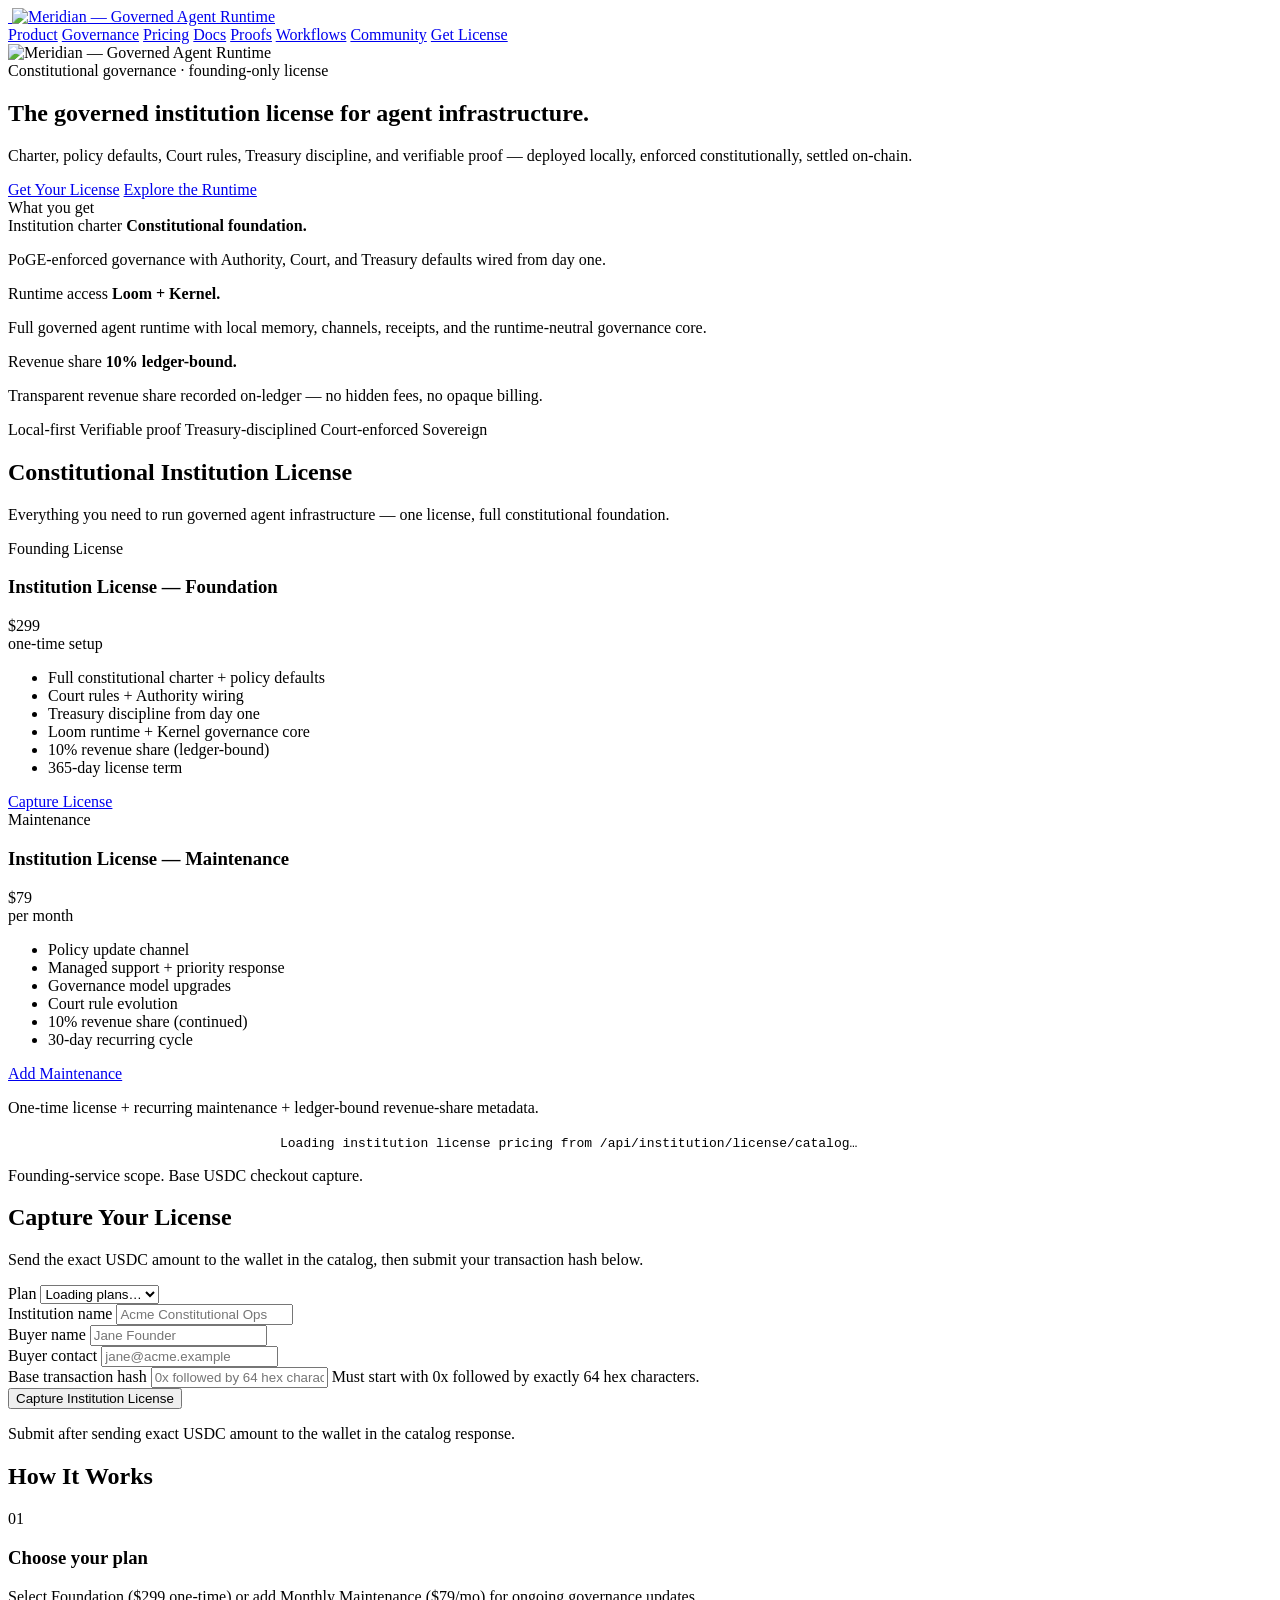
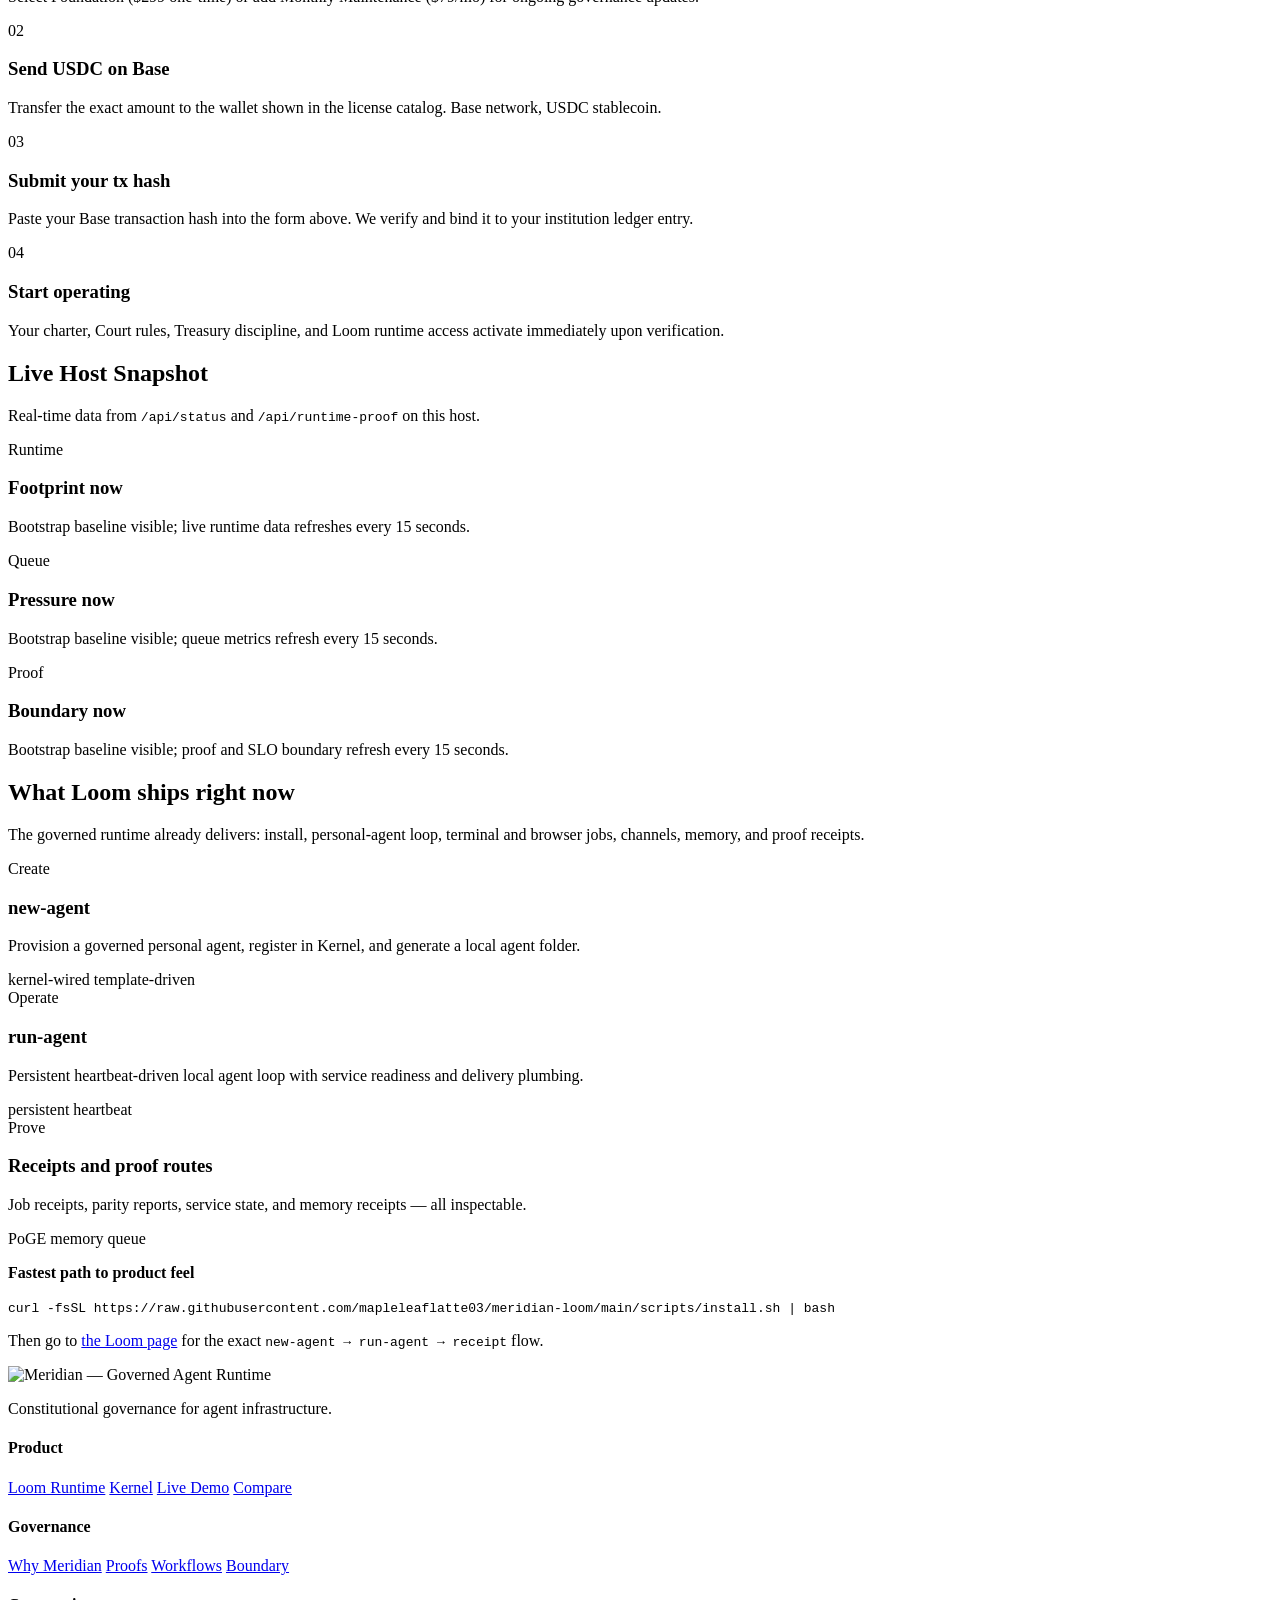
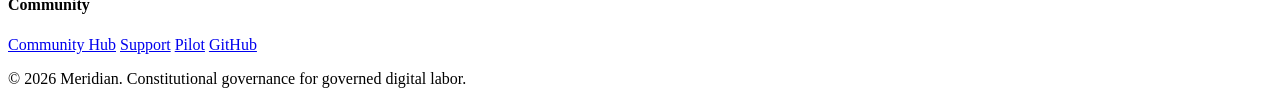
==== company/www/index.html @ 298c6ffb "style(header): lock nav baseline and stabilize header visual balance" ====
<!DOCTYPE html>
<html lang="en">
<head>
<meta charset="utf-8">
<meta name="viewport" content="width=device-width, initial-scale=1">
<title>Meridian — Constitutional Institution License</title>
<meta name="description" content="Meridian delivers governed agent infrastructure with Constitutional Institution License: charter, policy, Court rules, Treasury discipline, and verifiable proof — all locally sovereign.">

<link rel="icon" type="image/svg+xml" href="/assets/meridian_mark_flat.svg">
<link rel="alternate icon" type="image/png" href="/assets/logo_favicon_64.png">
<link rel="apple-touch-icon" sizes="192x192" href="/assets/logo_avatar_192.png">

<meta property="og:title" content="Meridian — Constitutional Institution License">
<meta property="og:description" content="Governed agent infrastructure: charter, policy, Court rules, Treasury discipline, and verifiable proof.">
<meta property="og:type" content="website">
<meta property="og:url" content="https://app.welliam.codes">
<meta property="og:image" content="https://app.welliam.codes/assets/logo_banner_1200x630.jpg">
<meta property="og:image:width" content="1200">
<meta property="og:image:height" content="630">
<meta property="og:site_name" content="Meridian">

<meta name="twitter:card" content="summary_large_image">
<meta name="twitter:title" content="Meridian — Constitutional Institution License">
<meta name="twitter:description" content="Governed agent infrastructure: charter, policy, Court rules, Treasury discipline, and verifiable proof.">
<meta name="twitter:image" content="https://app.welliam.codes/assets/logo_banner_1200x630.jpg">

<script type="application/ld+json">
{
  "@context": "https://schema.org",
  "@type": "SoftwareApplication",
  "name": "Meridian",
  "description": "Constitutional Institution License for governed agent infrastructure.",
  "url": "https://app.welliam.codes",
  "applicationCategory": "DeveloperApplication",
  "operatingSystem": "Linux, macOS, Web"
}
</script>
<link rel="stylesheet" href="/assets/meridian.css?v=20260407-premium3">
</head>
<body class="page-home">

<header class="site-header">
  <div class="header-inner">
    <a class="brand" href="/">
      <img src="/assets/meridian_mark_flat.svg" alt="" class="brand-mark" aria-hidden="true">
      <img src="/assets/meridian_wordmark.svg" alt="Meridian — Governed Agent Runtime" class="brand-wordmark">
    </a>
    <nav class="site-nav">
      <a href="/loom">Product</a>
      <a href="/why">Governance</a>
      <a href="#pricing">Pricing</a>
      <a href="https://github.com/mapleleaflatte03/meridian-kernel" target="_blank" rel="noopener">Docs</a>
      <a href="/proofs">Proofs</a>
      <a href="/workflows">Workflows</a>
      <a href="/community">Community</a>
      <a href="#pricing" class="nav-cta">Get License</a>
    </nav>
  </div>
</header>

<section class="hero">
  <div class="scan-overlay"></div>
  <div class="container">
    <div class="hero-shell hero-home">
      <div class="hero-copy">
        <img src="/assets/meridian_lockup.svg" alt="Meridian — Governed Agent Runtime" class="hero-lockup">
        <div class="hero-badge">
          <span class="badge-dot"></span>
          <span>Constitutional governance · founding-only license</span>
        </div>
        <h1>The governed institution license for agent infrastructure.</h1>
        <p class="tagline">Charter, policy defaults, Court rules, Treasury discipline, and verifiable proof — deployed locally, enforced constitutionally, settled on-chain.</p>
        <div class="cta-group">
          <a class="cta cta-primary cta-glow" href="#pricing">Get Your License</a>
          <a class="cta cta-outline" href="/loom">Explore the Runtime</a>
        </div>
      </div>
      <aside class="hero-dossier">
        <div class="dossier-kicker">What you get</div>
        <div class="dossier-block">
          <span class="dossier-label">Institution charter</span>
          <strong>Constitutional foundation.</strong>
          <p>PoGE-enforced governance with Authority, Court, and Treasury defaults wired from day one.</p>
        </div>
        <div class="dossier-block">
          <span class="dossier-label">Runtime access</span>
          <strong>Loom + Kernel.</strong>
          <p>Full governed agent runtime with local memory, channels, receipts, and the runtime-neutral governance core.</p>
        </div>
        <div class="dossier-block">
          <span class="dossier-label">Revenue share</span>
          <strong>10% ledger-bound.</strong>
          <p>Transparent revenue share recorded on-ledger — no hidden fees, no opaque billing.</p>
        </div>
      </aside>
    </div>
  </div>
</section>

<div class="container">

  <div class="trust-bar reveal">
    <span>Local-first</span>
    <span>Verifiable proof</span>
    <span>Treasury-disciplined</span>
    <span>Court-enforced</span>
    <span>Sovereign</span>
  </div>

  <section id="pricing" class="pricing-section reveal">
    <h2 class="section-heading-center">Constitutional Institution License</h2>
    <p class="section-intro compact-copy text-center">Everything you need to run governed agent infrastructure — one license, full constitutional foundation.</p>
    <div class="pricing-grid premium-pricing" data-license-shell>
      <div class="price-card featured">
        <div class="price-badge">Founding License</div>
        <h3 data-license-title>Institution License — Foundation</h3>
        <div class="price-amount">$299</div>
        <div class="price-period">one-time setup</div>
        <ul class="price-features">
          <li>Full constitutional charter + policy defaults</li>
          <li>Court rules + Authority wiring</li>
          <li>Treasury discipline from day one</li>
          <li>Loom runtime + Kernel governance core</li>
          <li>10% revenue share (ledger-bound)</li>
          <li>365-day license term</li>
        </ul>
        <a class="cta cta-primary cta-block" href="#checkout">Capture License</a>
      </div>
      <div class="price-card">
        <div class="price-badge-alt">Maintenance</div>
        <h3>Institution License — Maintenance</h3>
        <div class="price-amount">$79</div>
        <div class="price-period">per month</div>
        <ul class="price-features">
          <li>Policy update channel</li>
          <li>Managed support + priority response</li>
          <li>Governance model upgrades</li>
          <li>Court rule evolution</li>
          <li>10% revenue share (continued)</li>
          <li>30-day recurring cycle</li>
        </ul>
        <a class="cta cta-outline cta-block" href="#checkout">Add Maintenance</a>
      </div>
    </div>
    <p class="dim small text-center" data-license-summary>One-time license + recurring maintenance + ledger-bound revenue-share metadata.</p>
    <div class="sample-box text-center" style="max-width:720px;margin:1rem auto"><code data-license-pricing>Loading institution license pricing from /api/institution/license/catalog…</code></div>
    <p class="dim small text-center" data-license-boundary>Founding-service scope. Base USDC checkout capture.</p>
  </section>

  <section id="checkout" class="checkout-section reveal">
    <h2 class="section-heading-center">Capture Your License</h2>
    <p class="section-intro compact-copy text-center">Send the exact USDC amount to the wallet in the catalog, then submit your transaction hash below.</p>
    <div class="checkout-card">
      <form data-institution-license-checkout-form action="/api/institution/license/checkout-capture">
        <div class="checkout-grid">
          <div class="form-row">
            <label for="license-plan">Plan</label>
            <select id="license-plan" name="plan" data-license-plan-select required>
              <option value="">Loading plans…</option>
            </select>
          </div>
          <div class="form-row">
            <label for="license-institution">Institution name</label>
            <input id="license-institution" name="institution_name" type="text" placeholder="Acme Constitutional Ops" required>
          </div>
          <div class="form-row">
            <label for="license-buyer">Buyer name</label>
            <input id="license-buyer" name="buyer_name" type="text" placeholder="Jane Founder" required>
          </div>
          <div class="form-row">
            <label for="license-contact">Buyer contact</label>
            <input id="license-contact" name="buyer_contact" type="email" placeholder="jane@acme.example" required>
          </div>
          <div class="form-row form-row-full">
            <label for="license-tx-hash">Base transaction hash</label>
            <input id="license-tx-hash" name="tx_hash" type="text" placeholder="0x followed by 64 hex characters (e.g. 0x1a2b3c…)" pattern="^0x[0-9a-fA-F]{64}$" required data-tx-hash-input>
            <span class="form-hint" data-tx-hash-hint>Must start with 0x followed by exactly 64 hex characters.</span>
          </div>
        </div>
        <div class="form-actions">
          <button type="submit" class="cta cta-primary cta-glow" data-checkout-submit>
            <span class="btn-text">Capture Institution License</span>
            <span class="btn-spinner" hidden></span>
          </button>
        </div>
        <p class="checkout-status dim small" data-institution-license-status>Submit after sending exact USDC amount to the wallet in the catalog response.</p>
      </form>
    </div>
  </section>

  <section class="how-it-works reveal">
    <h2 class="section-heading-center">How It Works</h2>
    <div class="steps-grid">
      <div class="step-card">
        <div class="step-number">01</div>
        <h3>Choose your plan</h3>
        <p>Select Foundation ($299 one-time) or add Monthly Maintenance ($79/mo) for ongoing governance updates.</p>
      </div>
      <div class="step-card">
        <div class="step-number">02</div>
        <h3>Send USDC on Base</h3>
        <p>Transfer the exact amount to the wallet shown in the license catalog. Base network, USDC stablecoin.</p>
      </div>
      <div class="step-card">
        <div class="step-number">03</div>
        <h3>Submit your tx hash</h3>
        <p>Paste your Base transaction hash into the form above. We verify and bind it to your institution ledger entry.</p>
      </div>
      <div class="step-card">
        <div class="step-number">04</div>
        <h3>Start operating</h3>
        <p>Your charter, Court rules, Treasury discipline, and Loom runtime access activate immediately upon verification.</p>
      </div>
    </div>
  </section>

  <section class="live-snapshot-section reveal">
    <h2>Live Host Snapshot</h2>
    <p class="section-intro compact-copy">Real-time data from <code>/api/status</code> and <code>/api/runtime-proof</code> on this host.</p>
    <div class="live-chart-grid" data-live-snapshot>
      <div class="live-chart-card">
        <span class="lane-kicker">Runtime</span>
        <h3>Footprint now</h3>
        <div class="live-chart-shell" data-live-chart="runtime"></div>
        <p class="live-chart-caption" data-live-caption="runtime">Bootstrap baseline visible; live runtime data refreshes every 15 seconds.</p>
      </div>
      <div class="live-chart-card">
        <span class="lane-kicker">Queue</span>
        <h3>Pressure now</h3>
        <div class="live-chart-shell" data-live-chart="queue"></div>
        <p class="live-chart-caption" data-live-caption="queue">Bootstrap baseline visible; queue metrics refresh every 15 seconds.</p>
      </div>
      <div class="live-chart-card">
        <span class="lane-kicker">Proof</span>
        <h3>Boundary now</h3>
        <div class="live-chart-shell" data-live-chart="proof"></div>
        <p class="live-chart-caption" data-live-caption="proof">Bootstrap baseline visible; proof and SLO boundary refresh every 15 seconds.</p>
      </div>
    </div>
  </section>

  <h2 class="reveal">What Loom ships right now</h2>
  <p class="section-intro compact-copy">The governed runtime already delivers: install, personal-agent loop, terminal and browser jobs, channels, memory, and proof receipts.</p>
  <div class="lane-grid reveal">
    <div class="lane-card">
      <span class="lane-kicker">Create</span>
      <h3>new-agent</h3>
      <p>Provision a governed personal agent, register in Kernel, and generate a local agent folder.</p>
      <div class="lane-tags">
        <span class="lane-tag">kernel-wired</span>
        <span class="lane-tag">template-driven</span>
      </div>
    </div>
    <div class="lane-card">
      <span class="lane-kicker">Operate</span>
      <h3>run-agent</h3>
      <p>Persistent heartbeat-driven local agent loop with service readiness and delivery plumbing.</p>
      <div class="lane-tags">
        <span class="lane-tag">persistent</span>
        <span class="lane-tag">heartbeat</span>
      </div>
    </div>
    <div class="lane-card">
      <span class="lane-kicker">Prove</span>
      <h3>Receipts and proof routes</h3>
      <p>Job receipts, parity reports, service state, and memory receipts — all inspectable.</p>
      <div class="lane-tags">
        <span class="lane-tag">PoGE</span>
        <span class="lane-tag">memory</span>
        <span class="lane-tag">queue</span>
      </div>
    </div>
  </div>
  <div class="card small">
    <p><strong>Fastest path to product feel</strong></p>
    <div class="sample-box"><code>curl -fsSL https://raw.githubusercontent.com/mapleleaflatte03/meridian-loom/main/scripts/install.sh | bash</code></div>
    <p class="dim small mt-md">Then go to <a href="/loom#install">the Loom page</a> for the exact <code>new-agent → run-agent → receipt</code> flow.</p>
  </div>

  <footer class="footer premium-footer">
    <div class="footer-inner">
      <div class="footer-brand-col">
        <img src="/assets/meridian_lockup.svg" alt="Meridian — Governed Agent Runtime" class="footer-lockup">
        <p class="footer-tagline">Constitutional governance for agent infrastructure.</p>
      </div>
      <div class="footer-nav-col">
        <div class="footer-nav-group">
          <h4>Product</h4>
          <a href="/loom">Loom Runtime</a>
          <a href="https://github.com/mapleleaflatte03/meridian-kernel" target="_blank" rel="noopener">Kernel</a>
          <a href="/demo">Live Demo</a>
          <a href="/compare">Compare</a>
        </div>
        <div class="footer-nav-group">
          <h4>Governance</h4>
          <a href="/why">Why Meridian</a>
          <a href="/proofs">Proofs</a>
          <a href="/workflows">Workflows</a>
          <a href="/boundary">Boundary</a>
        </div>
        <div class="footer-nav-group">
          <h4>Community</h4>
          <a href="/community">Community Hub</a>
          <a href="/support">Support</a>
          <a href="/pilot">Pilot</a>
          <a href="https://github.com/mapleleaflatte03/meridian-loom" target="_blank" rel="noopener">GitHub</a>
        </div>
      </div>
    </div>
    <div class="footer-bottom">
      <p>&copy; 2026 Meridian. Constitutional governance for governed digital labor.</p>
    </div>
  </footer>
</div>

<div class="toast-container" data-toast-container></div>

<script src="/assets/meridian.js?v=20260407-premium3" defer></script>
</body>
</html>
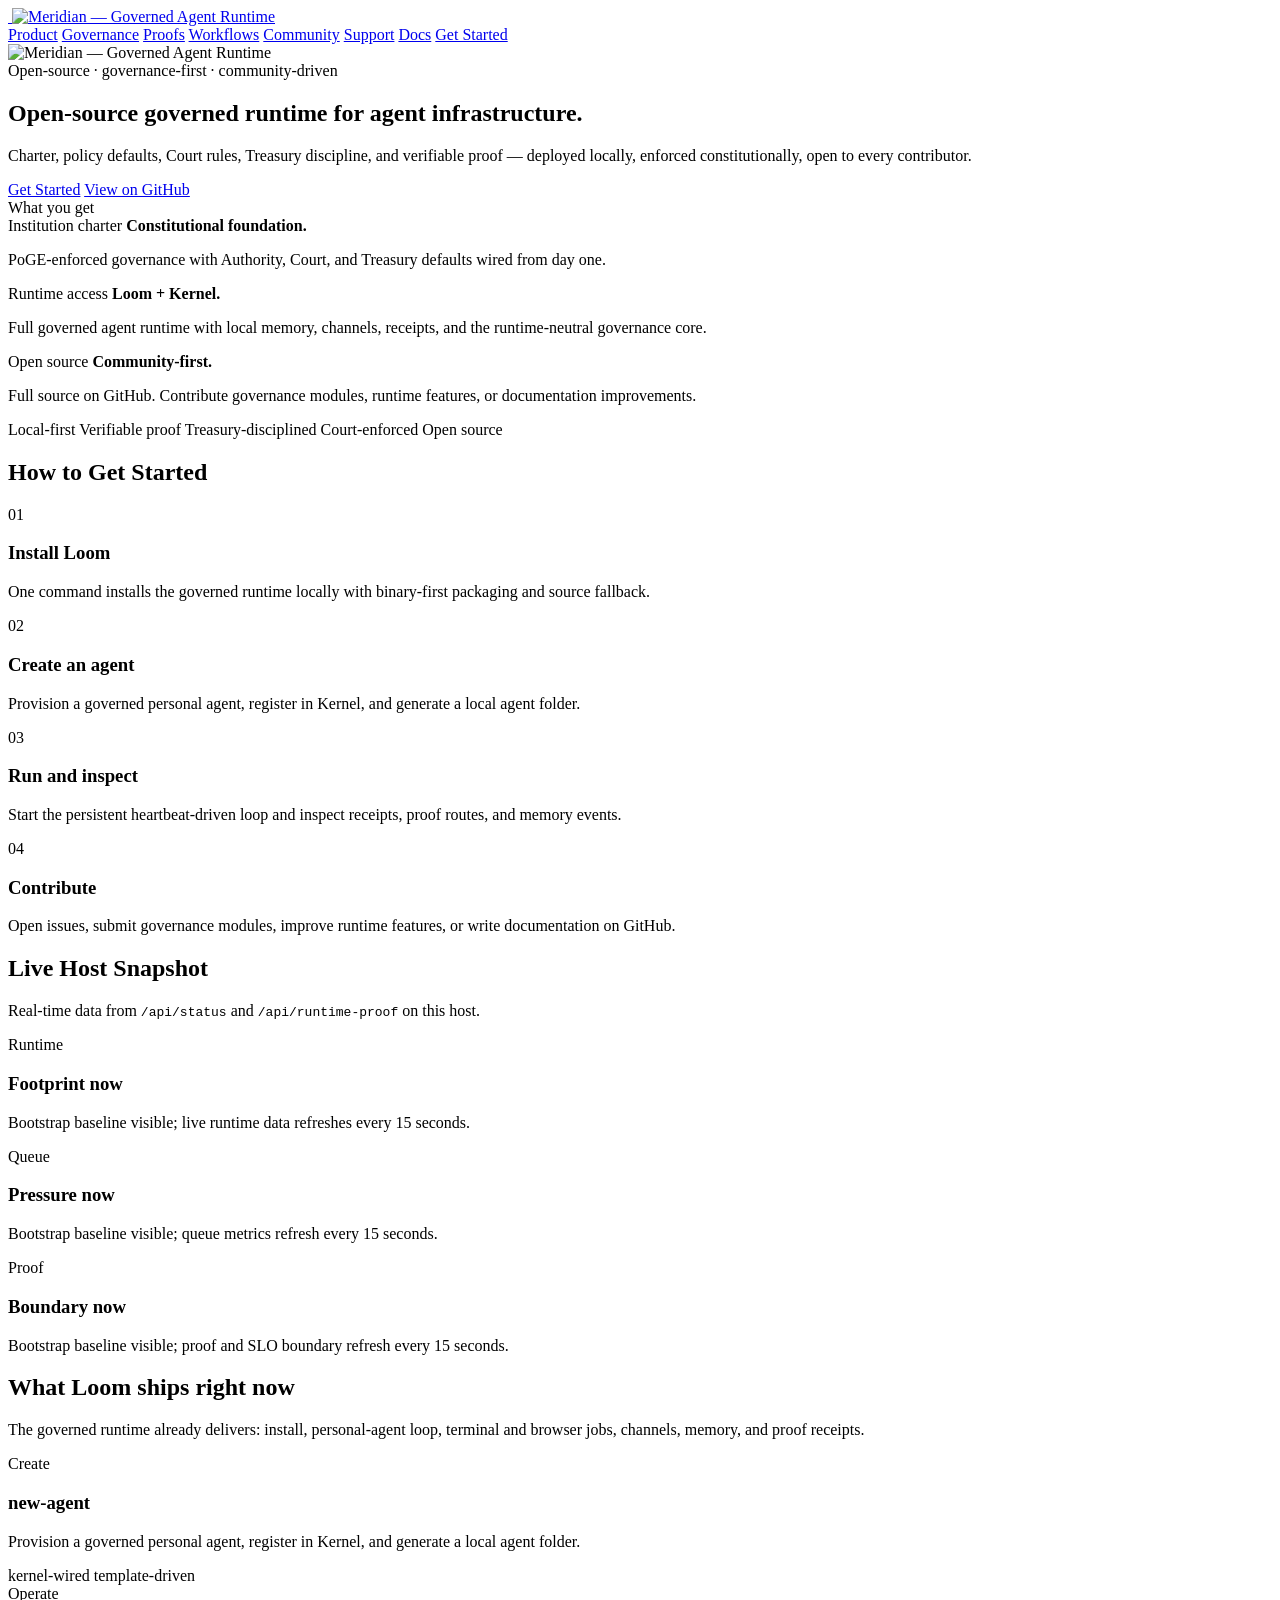
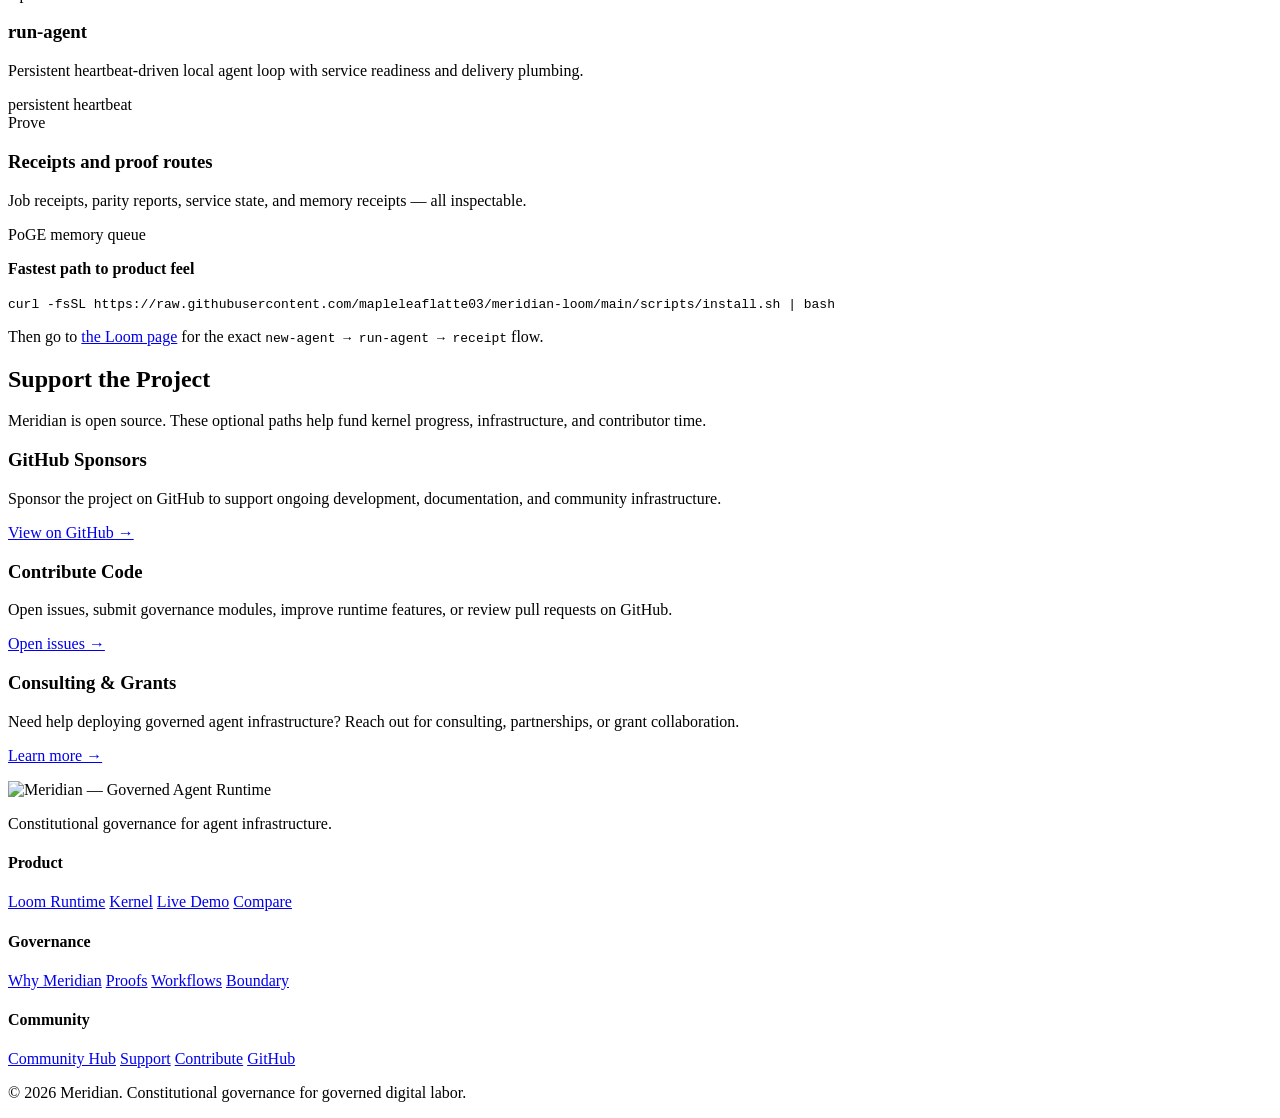
==== commit 72c8029f: "feat(oss): pivot public surfaces to open-source mode and deprecate commercial license routes" ====
--- a/company/www/index.html
+++ b/company/www/index.html
@@ -3,15 +3,15 @@
 <head>
 <meta charset="utf-8">
 <meta name="viewport" content="width=device-width, initial-scale=1">
-<title>Meridian — Constitutional Institution License</title>
-<meta name="description" content="Meridian delivers governed agent infrastructure with Constitutional Institution License: charter, policy, Court rules, Treasury discipline, and verifiable proof — all locally sovereign.">
+<title>Meridian — Governed Agent Runtime</title>
+<meta name="description" content="Meridian delivers open-source governed agent infrastructure with PoGE, Court rules, Treasury discipline, and verifiable proof — all locally sovereign.">
 
 <link rel="icon" type="image/svg+xml" href="/assets/meridian_mark_flat.svg">
 <link rel="alternate icon" type="image/png" href="/assets/logo_favicon_64.png">
 <link rel="apple-touch-icon" sizes="192x192" href="/assets/logo_avatar_192.png">
 
-<meta property="og:title" content="Meridian — Constitutional Institution License">
-<meta property="og:description" content="Governed agent infrastructure: charter, policy, Court rules, Treasury discipline, and verifiable proof.">
+<meta property="og:title" content="Meridian — Governed Agent Runtime">
+<meta property="og:description" content="Open-source governed agent infrastructure: charter, policy, Court rules, Treasury discipline, and verifiable proof.">
 <meta property="og:type" content="website">
 <meta property="og:url" content="https://app.welliam.codes">
 <meta property="og:image" content="https://app.welliam.codes/assets/logo_banner_1200x630.jpg">
@@ -20,8 +20,8 @@
 <meta property="og:site_name" content="Meridian">
 
 <meta name="twitter:card" content="summary_large_image">
-<meta name="twitter:title" content="Meridian — Constitutional Institution License">
-<meta name="twitter:description" content="Governed agent infrastructure: charter, policy, Court rules, Treasury discipline, and verifiable proof.">
+<meta name="twitter:title" content="Meridian — Governed Agent Runtime">
+<meta name="twitter:description" content="Open-source governed agent infrastructure: charter, policy, Court rules, Treasury discipline, and verifiable proof.">
 <meta name="twitter:image" content="https://app.welliam.codes/assets/logo_banner_1200x630.jpg">
 
 <script type="application/ld+json">
@@ -29,13 +29,13 @@
   "@context": "https://schema.org",
   "@type": "SoftwareApplication",
   "name": "Meridian",
-  "description": "Constitutional Institution License for governed agent infrastructure.",
+  "description": "Open-source governed agent runtime with constitutional governance.",
   "url": "https://app.welliam.codes",
   "applicationCategory": "DeveloperApplication",
   "operatingSystem": "Linux, macOS, Web"
 }
 </script>
-<link rel="stylesheet" href="/assets/meridian.css?v=20260407-premium3">
+<link rel="stylesheet" href="/assets/meridian.css?v=20260407-oss1">
 </head>
 <body class="page-home">
 
@@ -48,12 +48,12 @@
     <nav class="site-nav">
       <a href="/loom">Product</a>
       <a href="/why">Governance</a>
-      <a href="#pricing">Pricing</a>
-      <a href="https://github.com/mapleleaflatte03/meridian-kernel" target="_blank" rel="noopener">Docs</a>
       <a href="/proofs">Proofs</a>
       <a href="/workflows">Workflows</a>
       <a href="/community">Community</a>
-      <a href="#pricing" class="nav-cta">Get License</a>
+      <a href="/support">Support</a>
+      <a href="https://github.com/mapleleaflatte03/meridian-kernel" target="_blank" rel="noopener">Docs</a>
+      <a href="/loom#install" class="nav-cta">Get Started</a>
     </nav>
   </div>
 </header>
@@ -66,13 +66,13 @@
         <img src="/assets/meridian_lockup.svg" alt="Meridian — Governed Agent Runtime" class="hero-lockup">
         <div class="hero-badge">
           <span class="badge-dot"></span>
-          <span>Constitutional governance · founding-only license</span>
-        </div>
-        <h1>The governed institution license for agent infrastructure.</h1>
-        <p class="tagline">Charter, policy defaults, Court rules, Treasury discipline, and verifiable proof — deployed locally, enforced constitutionally, settled on-chain.</p>
+          <span>Open-source · governance-first · community-driven</span>
+        </div>
+        <h1>Open-source governed runtime for agent infrastructure.</h1>
+        <p class="tagline">Charter, policy defaults, Court rules, Treasury discipline, and verifiable proof — deployed locally, enforced constitutionally, open to every contributor.</p>
         <div class="cta-group">
-          <a class="cta cta-primary cta-glow" href="#pricing">Get Your License</a>
-          <a class="cta cta-outline" href="/loom">Explore the Runtime</a>
+          <a class="cta cta-primary cta-glow" href="/loom#install">Get Started</a>
+          <a class="cta cta-outline" href="https://github.com/mapleleaflatte03/meridian-loom" target="_blank" rel="noopener">View on GitHub</a>
         </div>
       </div>
       <aside class="hero-dossier">
@@ -88,9 +88,9 @@
           <p>Full governed agent runtime with local memory, channels, receipts, and the runtime-neutral governance core.</p>
         </div>
         <div class="dossier-block">
-          <span class="dossier-label">Revenue share</span>
-          <strong>10% ledger-bound.</strong>
-          <p>Transparent revenue share recorded on-ledger — no hidden fees, no opaque billing.</p>
+          <span class="dossier-label">Open source</span>
+          <strong>Community-first.</strong>
+          <p>Full source on GitHub. Contribute governance modules, runtime features, or documentation improvements.</p>
         </div>
       </aside>
     </div>
@@ -104,112 +104,31 @@
     <span>Verifiable proof</span>
     <span>Treasury-disciplined</span>
     <span>Court-enforced</span>
-    <span>Sovereign</span>
-  </div>
-
-  <section id="pricing" class="pricing-section reveal">
-    <h2 class="section-heading-center">Constitutional Institution License</h2>
-    <p class="section-intro compact-copy text-center">Everything you need to run governed agent infrastructure — one license, full constitutional foundation.</p>
-    <div class="pricing-grid premium-pricing" data-license-shell>
-      <div class="price-card featured">
-        <div class="price-badge">Founding License</div>
-        <h3 data-license-title>Institution License — Foundation</h3>
-        <div class="price-amount">$299</div>
-        <div class="price-period">one-time setup</div>
-        <ul class="price-features">
-          <li>Full constitutional charter + policy defaults</li>
-          <li>Court rules + Authority wiring</li>
-          <li>Treasury discipline from day one</li>
-          <li>Loom runtime + Kernel governance core</li>
-          <li>10% revenue share (ledger-bound)</li>
-          <li>365-day license term</li>
-        </ul>
-        <a class="cta cta-primary cta-block" href="#checkout">Capture License</a>
-      </div>
-      <div class="price-card">
-        <div class="price-badge-alt">Maintenance</div>
-        <h3>Institution License — Maintenance</h3>
-        <div class="price-amount">$79</div>
-        <div class="price-period">per month</div>
-        <ul class="price-features">
-          <li>Policy update channel</li>
-          <li>Managed support + priority response</li>
-          <li>Governance model upgrades</li>
-          <li>Court rule evolution</li>
-          <li>10% revenue share (continued)</li>
-          <li>30-day recurring cycle</li>
-        </ul>
-        <a class="cta cta-outline cta-block" href="#checkout">Add Maintenance</a>
-      </div>
-    </div>
-    <p class="dim small text-center" data-license-summary>One-time license + recurring maintenance + ledger-bound revenue-share metadata.</p>
-    <div class="sample-box text-center" style="max-width:720px;margin:1rem auto"><code data-license-pricing>Loading institution license pricing from /api/institution/license/catalog…</code></div>
-    <p class="dim small text-center" data-license-boundary>Founding-service scope. Base USDC checkout capture.</p>
-  </section>
-
-  <section id="checkout" class="checkout-section reveal">
-    <h2 class="section-heading-center">Capture Your License</h2>
-    <p class="section-intro compact-copy text-center">Send the exact USDC amount to the wallet in the catalog, then submit your transaction hash below.</p>
-    <div class="checkout-card">
-      <form data-institution-license-checkout-form action="/api/institution/license/checkout-capture">
-        <div class="checkout-grid">
-          <div class="form-row">
-            <label for="license-plan">Plan</label>
-            <select id="license-plan" name="plan" data-license-plan-select required>
-              <option value="">Loading plans…</option>
-            </select>
-          </div>
-          <div class="form-row">
-            <label for="license-institution">Institution name</label>
-            <input id="license-institution" name="institution_name" type="text" placeholder="Acme Constitutional Ops" required>
-          </div>
-          <div class="form-row">
-            <label for="license-buyer">Buyer name</label>
-            <input id="license-buyer" name="buyer_name" type="text" placeholder="Jane Founder" required>
-          </div>
-          <div class="form-row">
-            <label for="license-contact">Buyer contact</label>
-            <input id="license-contact" name="buyer_contact" type="email" placeholder="jane@acme.example" required>
-          </div>
-          <div class="form-row form-row-full">
-            <label for="license-tx-hash">Base transaction hash</label>
-            <input id="license-tx-hash" name="tx_hash" type="text" placeholder="0x followed by 64 hex characters (e.g. 0x1a2b3c…)" pattern="^0x[0-9a-fA-F]{64}$" required data-tx-hash-input>
-            <span class="form-hint" data-tx-hash-hint>Must start with 0x followed by exactly 64 hex characters.</span>
-          </div>
-        </div>
-        <div class="form-actions">
-          <button type="submit" class="cta cta-primary cta-glow" data-checkout-submit>
-            <span class="btn-text">Capture Institution License</span>
-            <span class="btn-spinner" hidden></span>
-          </button>
-        </div>
-        <p class="checkout-status dim small" data-institution-license-status>Submit after sending exact USDC amount to the wallet in the catalog response.</p>
-      </form>
-    </div>
-  </section>
+    <span>Open source</span>
+  </div>
 
   <section class="how-it-works reveal">
-    <h2 class="section-heading-center">How It Works</h2>
+    <h2 class="section-heading-center">How to Get Started</h2>
     <div class="steps-grid">
       <div class="step-card">
         <div class="step-number">01</div>
-        <h3>Choose your plan</h3>
-        <p>Select Foundation ($299 one-time) or add Monthly Maintenance ($79/mo) for ongoing governance updates.</p>
+        <h3>Install Loom</h3>
+        <p>One command installs the governed runtime locally with binary-first packaging and source fallback.</p>
       </div>
       <div class="step-card">
         <div class="step-number">02</div>
-        <h3>Send USDC on Base</h3>
-        <p>Transfer the exact amount to the wallet shown in the license catalog. Base network, USDC stablecoin.</p>
+        <h3>Create an agent</h3>
+        <p>Provision a governed personal agent, register in Kernel, and generate a local agent folder.</p>
       </div>
       <div class="step-card">
         <div class="step-number">03</div>
-        <h3>Submit your tx hash</h3>
-        <p>Paste your Base transaction hash into the form above. We verify and bind it to your institution ledger entry.</p>
+        <h3>Run and inspect</h3>
+        <p>Start the persistent heartbeat-driven loop and inspect receipts, proof routes, and memory events.</p>
       </div>
       <div class="step-card">
         <div class="step-number">04</div>
-        <h3>Start operating</h3>
-        <p>Your charter, Court rules, Treasury discipline, and Loom runtime access activate immediately upon verification.</p>
+        <h3>Contribute</h3>
+        <p>Open issues, submit governance modules, improve runtime features, or write documentation on GitHub.</p>
       </div>
     </div>
   </section>
@@ -277,6 +196,28 @@
     <p class="dim small mt-md">Then go to <a href="/loom#install">the Loom page</a> for the exact <code>new-agent → run-agent → receipt</code> flow.</p>
   </div>
 
+  <section class="support-section reveal">
+    <h2 class="section-heading-center">Support the Project</h2>
+    <p class="section-intro compact-copy text-center">Meridian is open source. These optional paths help fund kernel progress, infrastructure, and contributor time.</p>
+    <div class="feature-grid">
+      <article class="feature-card">
+        <h3>GitHub Sponsors</h3>
+        <p>Sponsor the project on GitHub to support ongoing development, documentation, and community infrastructure.</p>
+        <p><a href="https://github.com/mapleleaflatte03/meridian-loom" target="_blank" rel="noopener">View on GitHub →</a></p>
+      </article>
+      <article class="feature-card">
+        <h3>Contribute Code</h3>
+        <p>Open issues, submit governance modules, improve runtime features, or review pull requests on GitHub.</p>
+        <p><a href="https://github.com/mapleleaflatte03/meridian-loom/issues" target="_blank" rel="noopener">Open issues →</a></p>
+      </article>
+      <article class="feature-card">
+        <h3>Consulting &amp; Grants</h3>
+        <p>Need help deploying governed agent infrastructure? Reach out for consulting, partnerships, or grant collaboration.</p>
+        <p><a href="/support">Learn more →</a></p>
+      </article>
+    </div>
+  </section>
+
   <footer class="footer premium-footer">
     <div class="footer-inner">
       <div class="footer-brand-col">
@@ -302,7 +243,7 @@
           <h4>Community</h4>
           <a href="/community">Community Hub</a>
           <a href="/support">Support</a>
-          <a href="/pilot">Pilot</a>
+          <a href="https://github.com/mapleleaflatte03/meridian-loom/issues" target="_blank" rel="noopener">Contribute</a>
           <a href="https://github.com/mapleleaflatte03/meridian-loom" target="_blank" rel="noopener">GitHub</a>
         </div>
       </div>
@@ -315,6 +256,6 @@
 
 <div class="toast-container" data-toast-container></div>
 
-<script src="/assets/meridian.js?v=20260407-premium3" defer></script>
+<script src="/assets/meridian.js?v=20260407-oss1" defer></script>
 </body>
 </html>
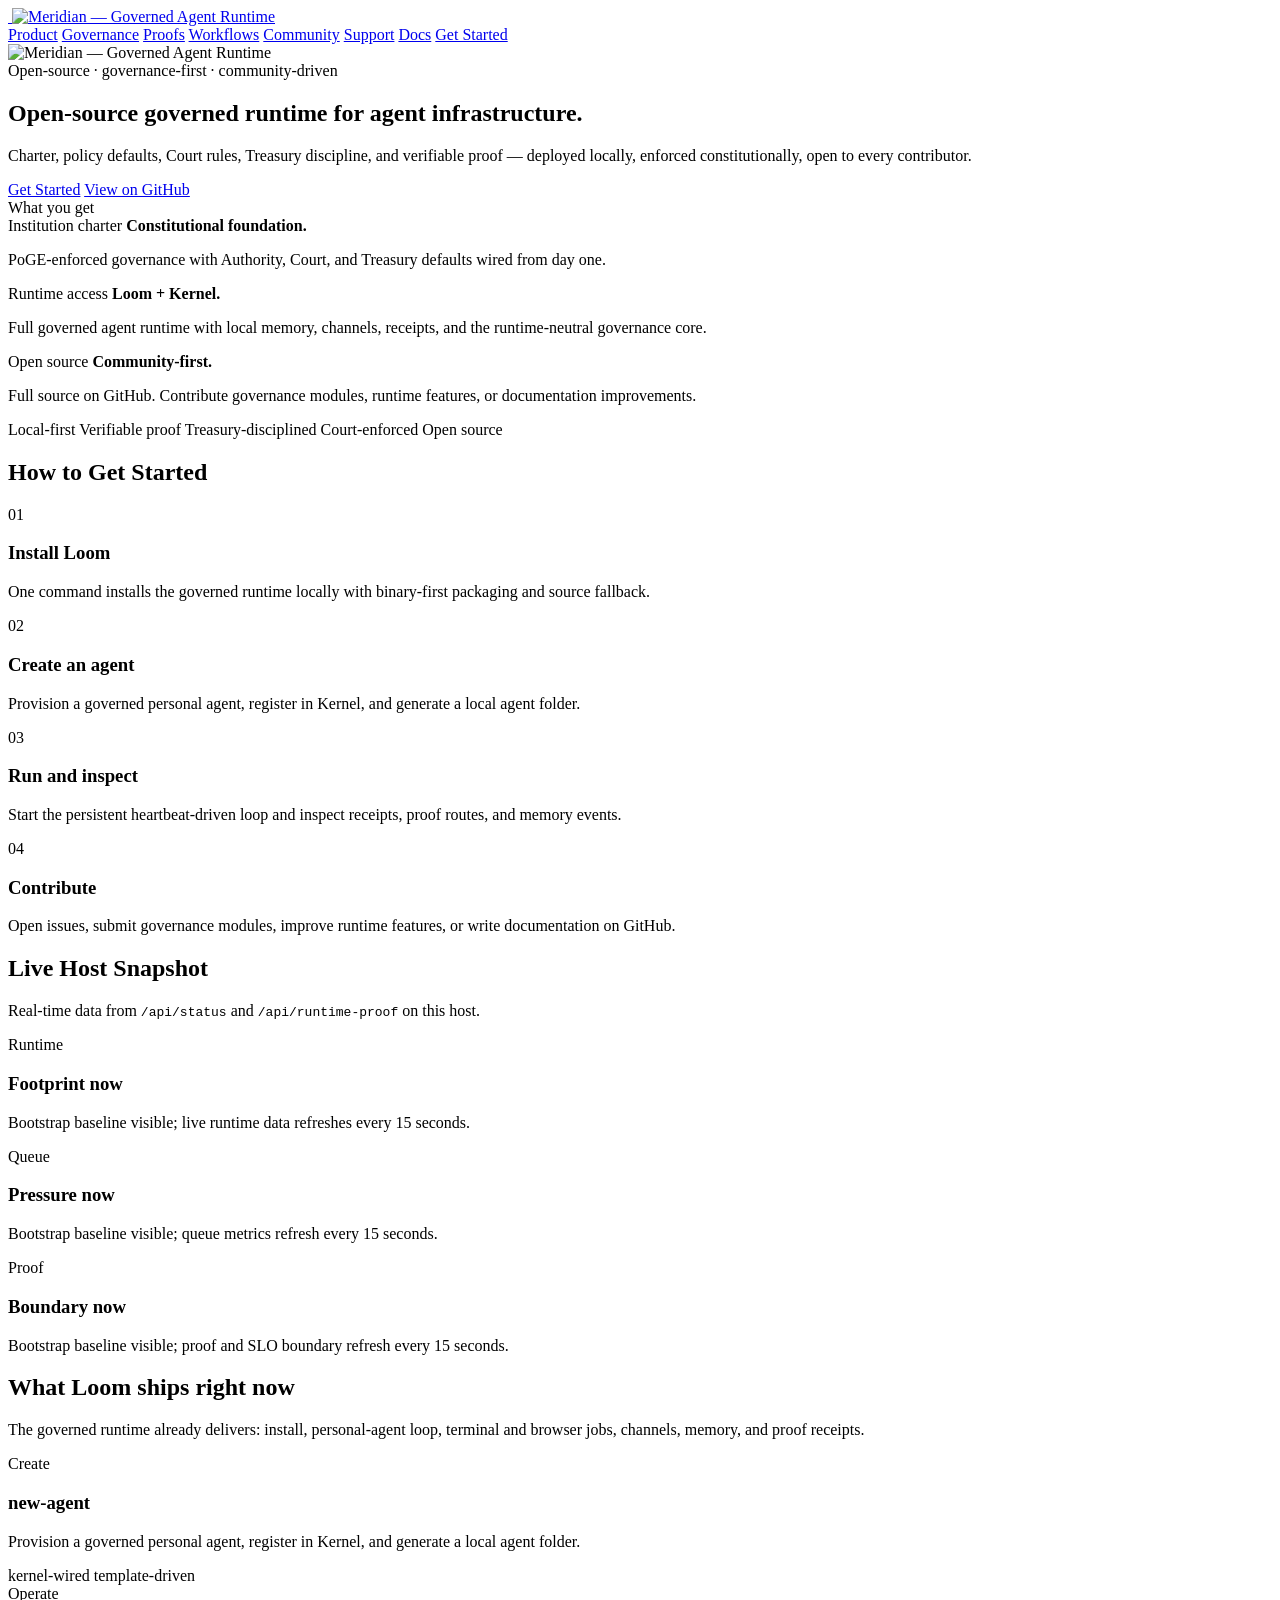
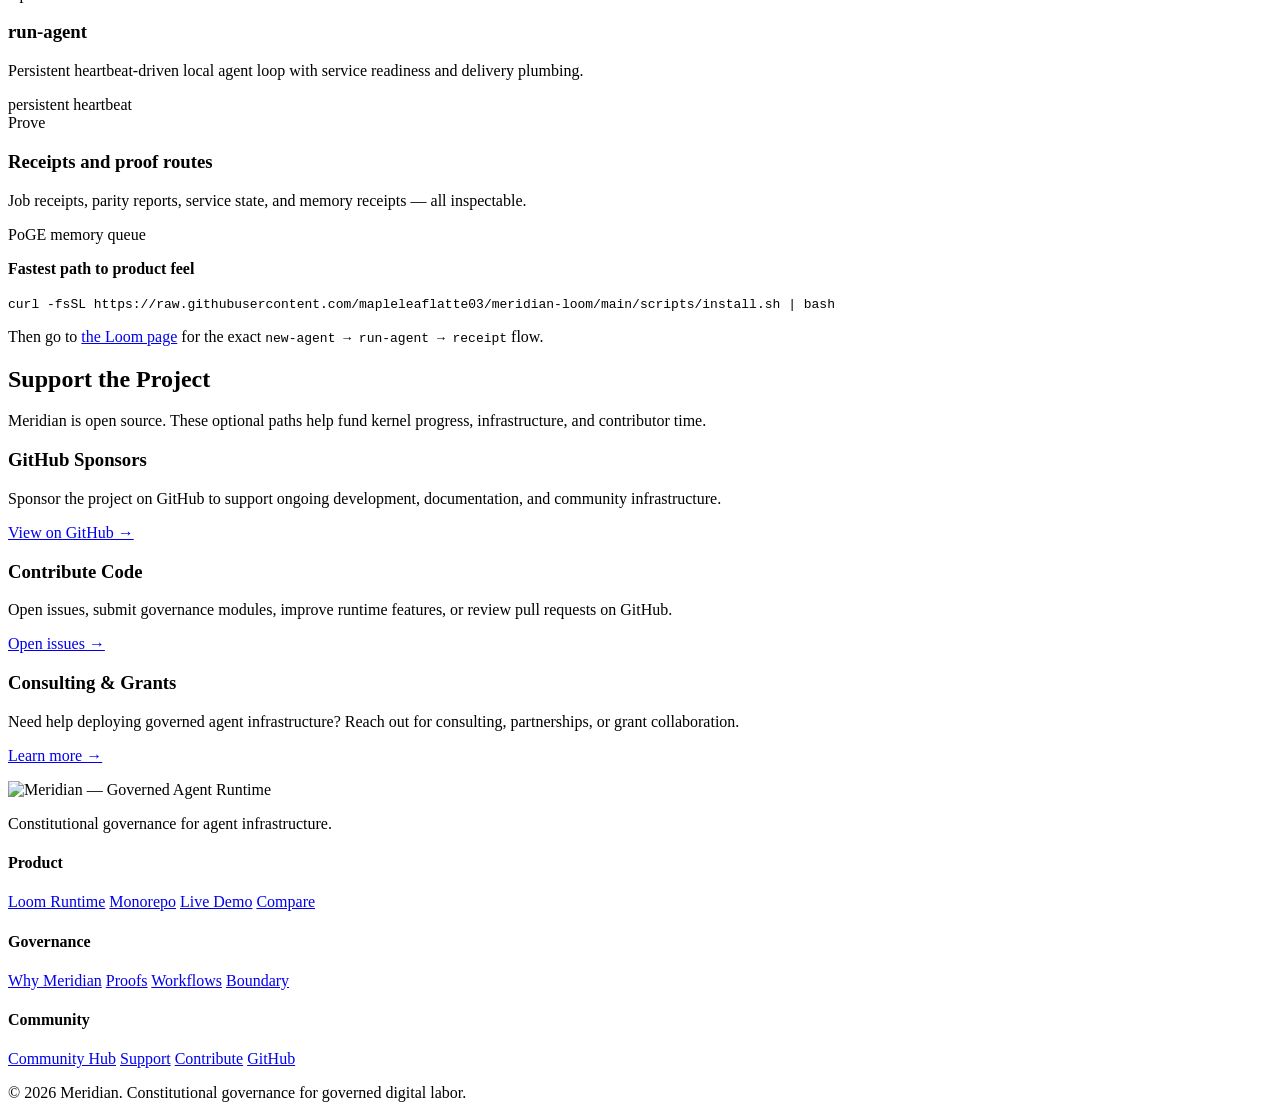
==== commit 98372e76: "feat(oss): finalize open-source pivot for live surfaces and deprecated checkout routes" ====
--- a/company/www/index.html
+++ b/company/www/index.html
@@ -35,7 +35,7 @@
   "operatingSystem": "Linux, macOS, Web"
 }
 </script>
-<link rel="stylesheet" href="/assets/meridian.css?v=20260407-oss1">
+<link rel="stylesheet" href="/assets/meridian.css?v=20260407-oss3">
 </head>
 <body class="page-home">
 
@@ -52,7 +52,7 @@
       <a href="/workflows">Workflows</a>
       <a href="/community">Community</a>
       <a href="/support">Support</a>
-      <a href="https://github.com/mapleleaflatte03/meridian-kernel" target="_blank" rel="noopener">Docs</a>
+      <a href="https://github.com/mapleleaflatte03/meridian" target="_blank" rel="noopener">Docs</a>
       <a href="/loom#install" class="nav-cta">Get Started</a>
     </nav>
   </div>
@@ -72,7 +72,7 @@
         <p class="tagline">Charter, policy defaults, Court rules, Treasury discipline, and verifiable proof — deployed locally, enforced constitutionally, open to every contributor.</p>
         <div class="cta-group">
           <a class="cta cta-primary cta-glow" href="/loom#install">Get Started</a>
-          <a class="cta cta-outline" href="https://github.com/mapleleaflatte03/meridian-loom" target="_blank" rel="noopener">View on GitHub</a>
+          <a class="cta cta-outline" href="https://github.com/mapleleaflatte03/meridian" target="_blank" rel="noopener">View on GitHub</a>
         </div>
       </div>
       <aside class="hero-dossier">
@@ -203,12 +203,12 @@
       <article class="feature-card">
         <h3>GitHub Sponsors</h3>
         <p>Sponsor the project on GitHub to support ongoing development, documentation, and community infrastructure.</p>
-        <p><a href="https://github.com/mapleleaflatte03/meridian-loom" target="_blank" rel="noopener">View on GitHub →</a></p>
+        <p><a href="https://github.com/mapleleaflatte03/meridian" target="_blank" rel="noopener">View on GitHub →</a></p>
       </article>
       <article class="feature-card">
         <h3>Contribute Code</h3>
         <p>Open issues, submit governance modules, improve runtime features, or review pull requests on GitHub.</p>
-        <p><a href="https://github.com/mapleleaflatte03/meridian-loom/issues" target="_blank" rel="noopener">Open issues →</a></p>
+        <p><a href="https://github.com/mapleleaflatte03/meridian/issues" target="_blank" rel="noopener">Open issues →</a></p>
       </article>
       <article class="feature-card">
         <h3>Consulting &amp; Grants</h3>
@@ -228,7 +228,7 @@
         <div class="footer-nav-group">
           <h4>Product</h4>
           <a href="/loom">Loom Runtime</a>
-          <a href="https://github.com/mapleleaflatte03/meridian-kernel" target="_blank" rel="noopener">Kernel</a>
+          <a href="https://github.com/mapleleaflatte03/meridian" target="_blank" rel="noopener">Monorepo</a>
           <a href="/demo">Live Demo</a>
           <a href="/compare">Compare</a>
         </div>
@@ -243,8 +243,8 @@
           <h4>Community</h4>
           <a href="/community">Community Hub</a>
           <a href="/support">Support</a>
-          <a href="https://github.com/mapleleaflatte03/meridian-loom/issues" target="_blank" rel="noopener">Contribute</a>
-          <a href="https://github.com/mapleleaflatte03/meridian-loom" target="_blank" rel="noopener">GitHub</a>
+          <a href="https://github.com/mapleleaflatte03/meridian/issues" target="_blank" rel="noopener">Contribute</a>
+          <a href="https://github.com/mapleleaflatte03/meridian" target="_blank" rel="noopener">GitHub</a>
         </div>
       </div>
     </div>
@@ -256,6 +256,6 @@
 
 <div class="toast-container" data-toast-container></div>
 
-<script src="/assets/meridian.js?v=20260407-oss1" defer></script>
+<script src="/assets/meridian.js?v=20260407-oss3" defer></script>
 </body>
 </html>
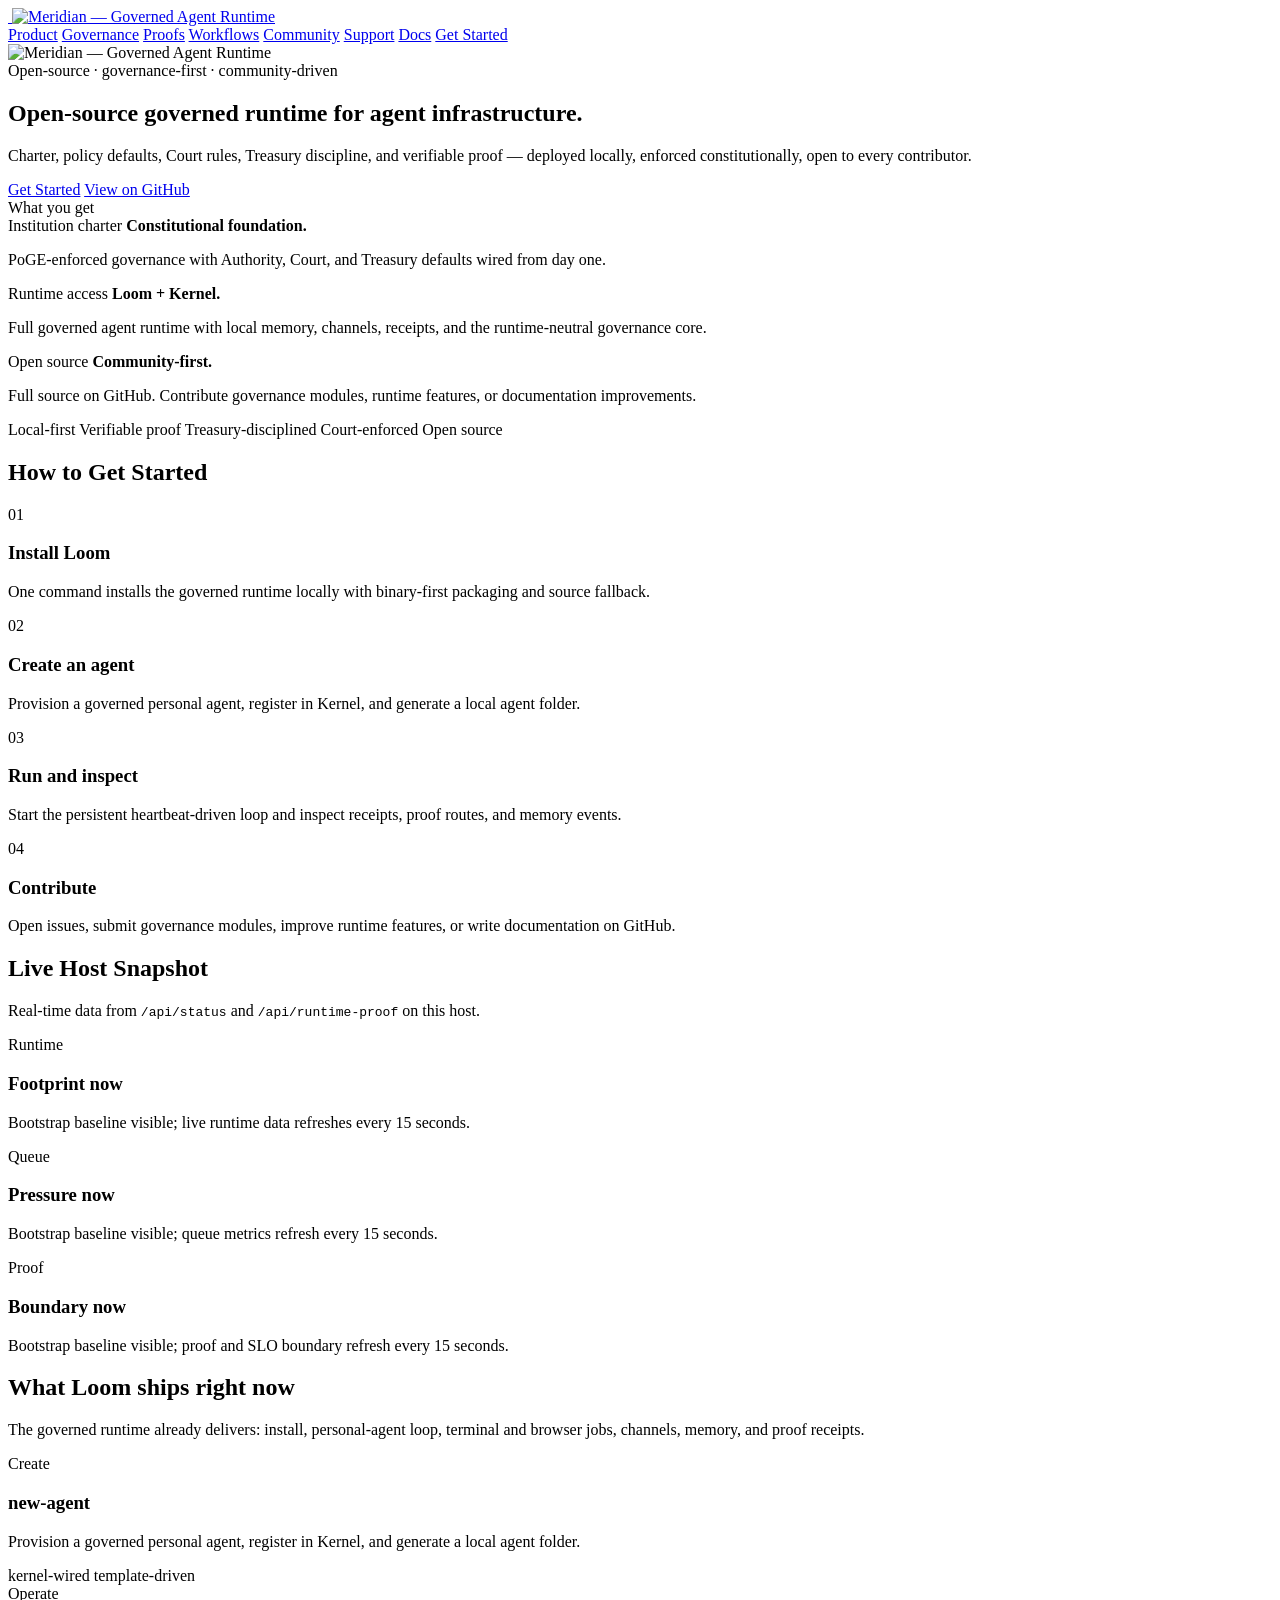
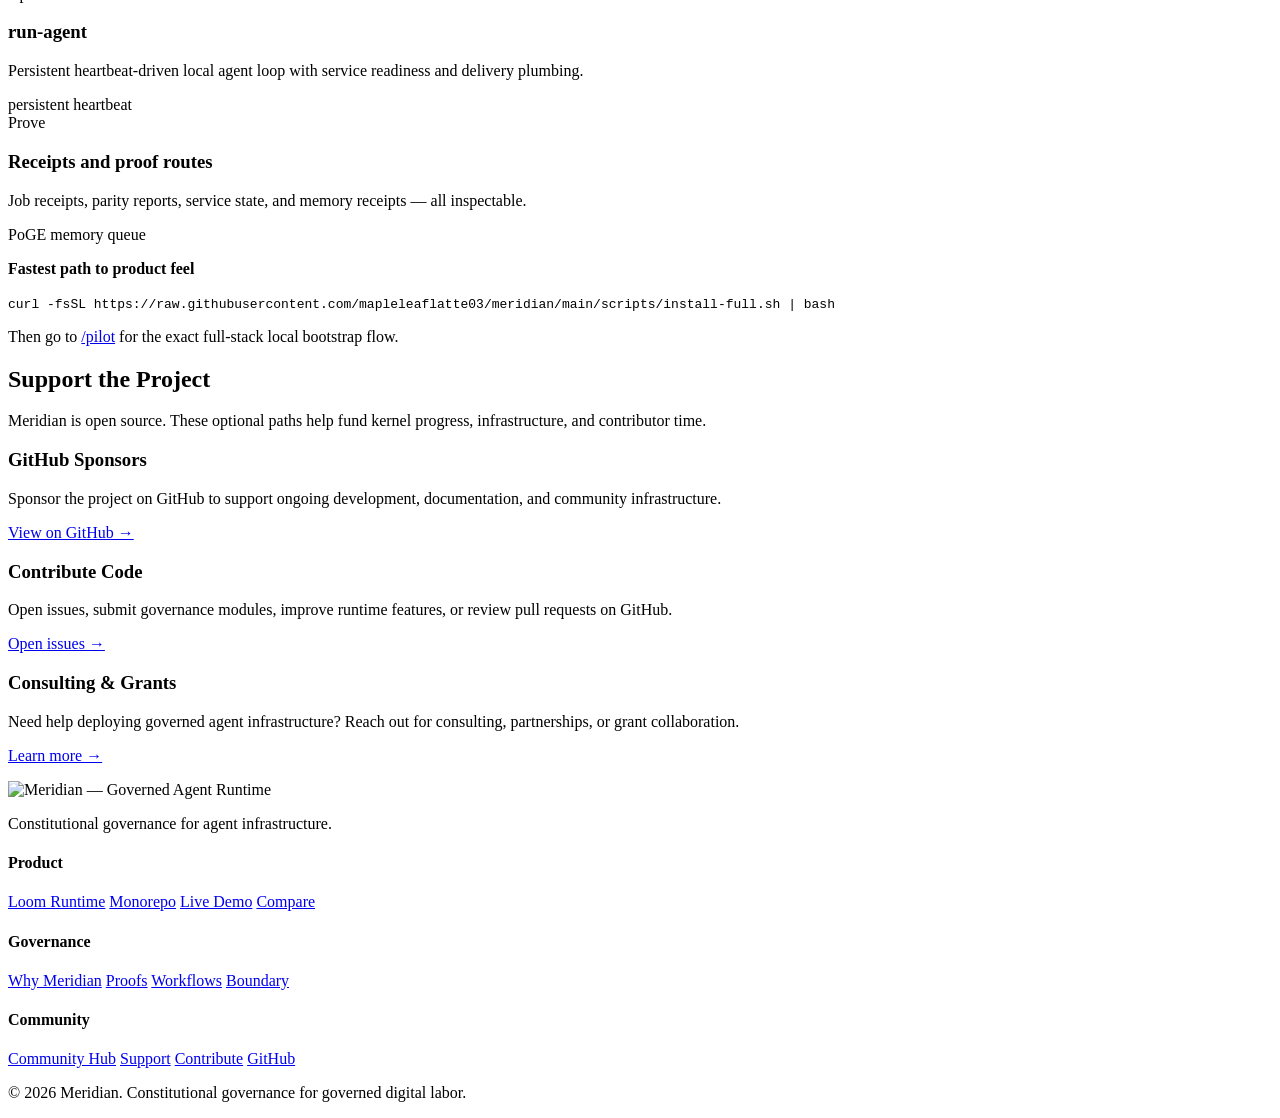
==== commit 256b290d: "chore(oss): finalize open-source wording and monorepo onboarding cleanup" ====
--- a/company/www/index.html
+++ b/company/www/index.html
@@ -192,8 +192,8 @@
   </div>
   <div class="card small">
     <p><strong>Fastest path to product feel</strong></p>
-    <div class="sample-box"><code>curl -fsSL https://raw.githubusercontent.com/mapleleaflatte03/meridian-loom/main/scripts/install.sh | bash</code></div>
-    <p class="dim small mt-md">Then go to <a href="/loom#install">the Loom page</a> for the exact <code>new-agent → run-agent → receipt</code> flow.</p>
+    <div class="sample-box"><code>curl -fsSL https://raw.githubusercontent.com/mapleleaflatte03/meridian/main/scripts/install-full.sh | bash</code></div>
+    <p class="dim small mt-md">Then go to <a href="/pilot">/pilot</a> for the exact full-stack local bootstrap flow.</p>
   </div>
 
   <section class="support-section reveal">
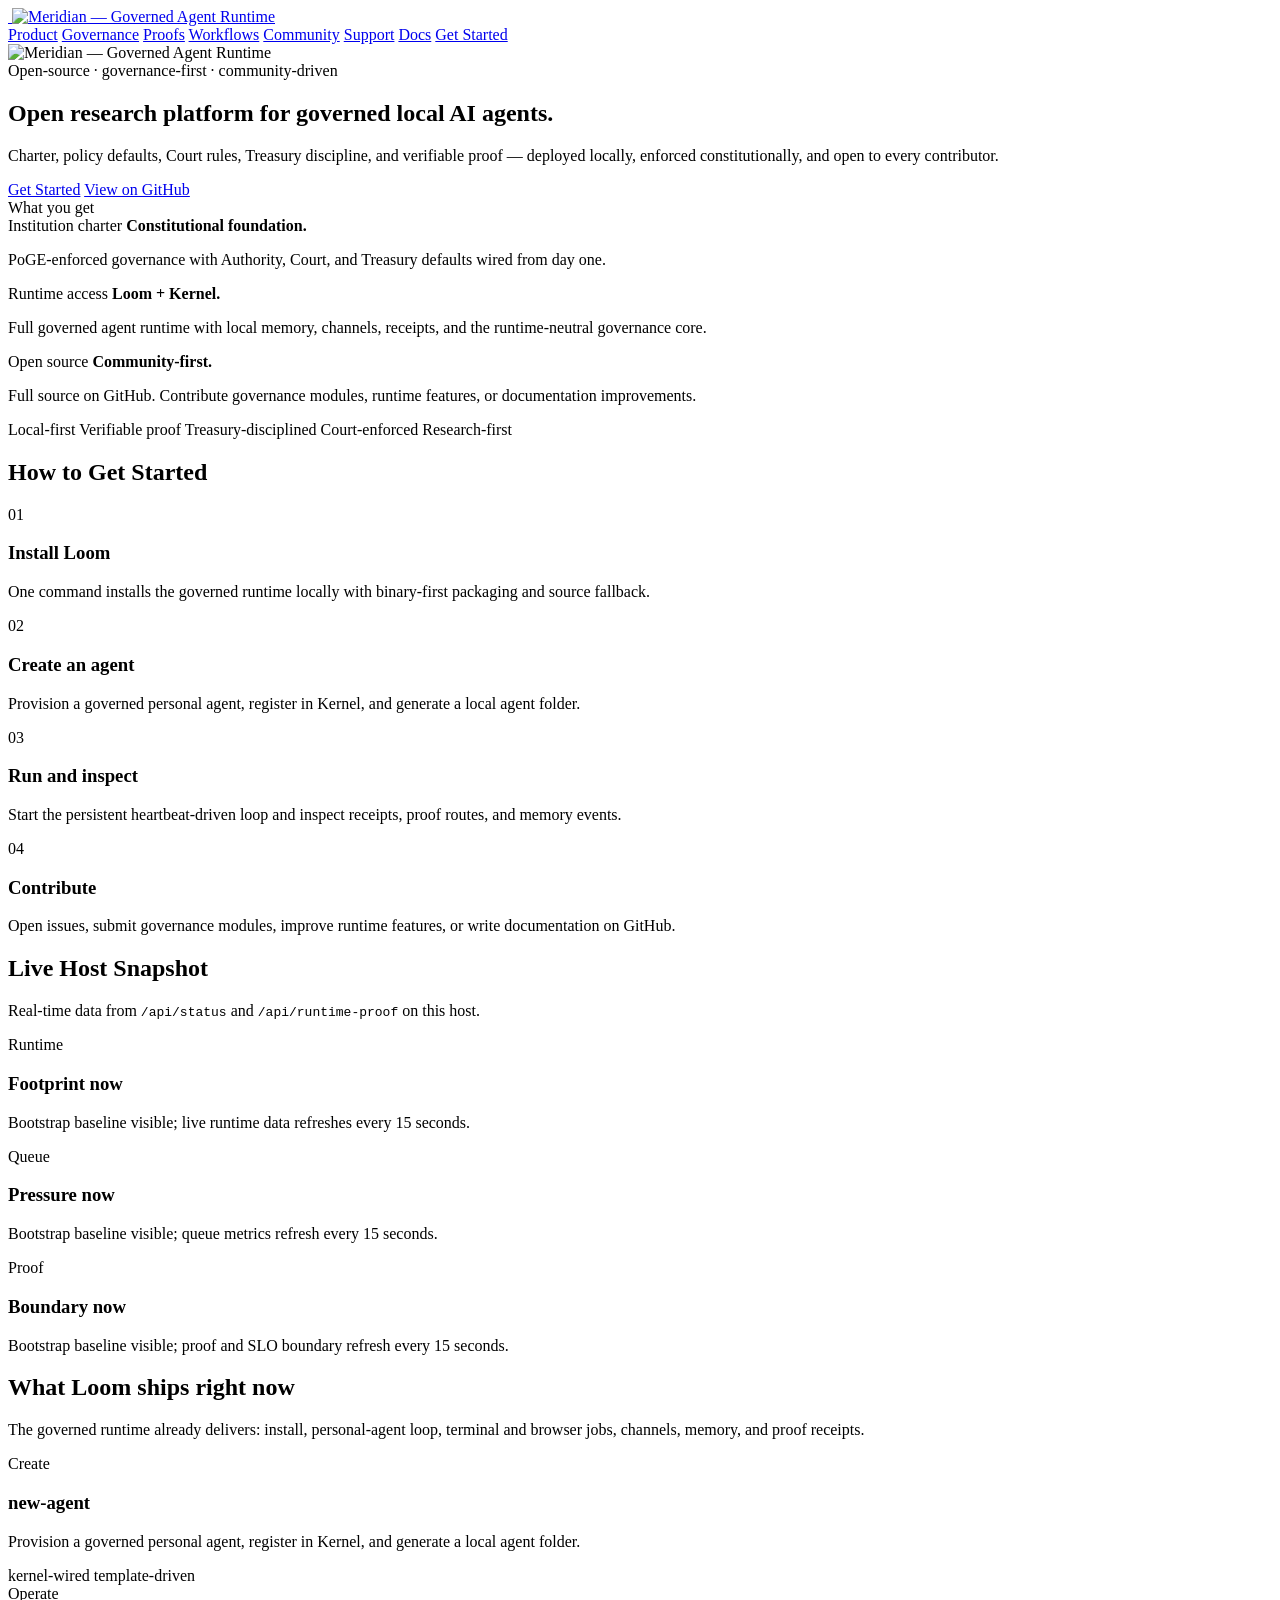
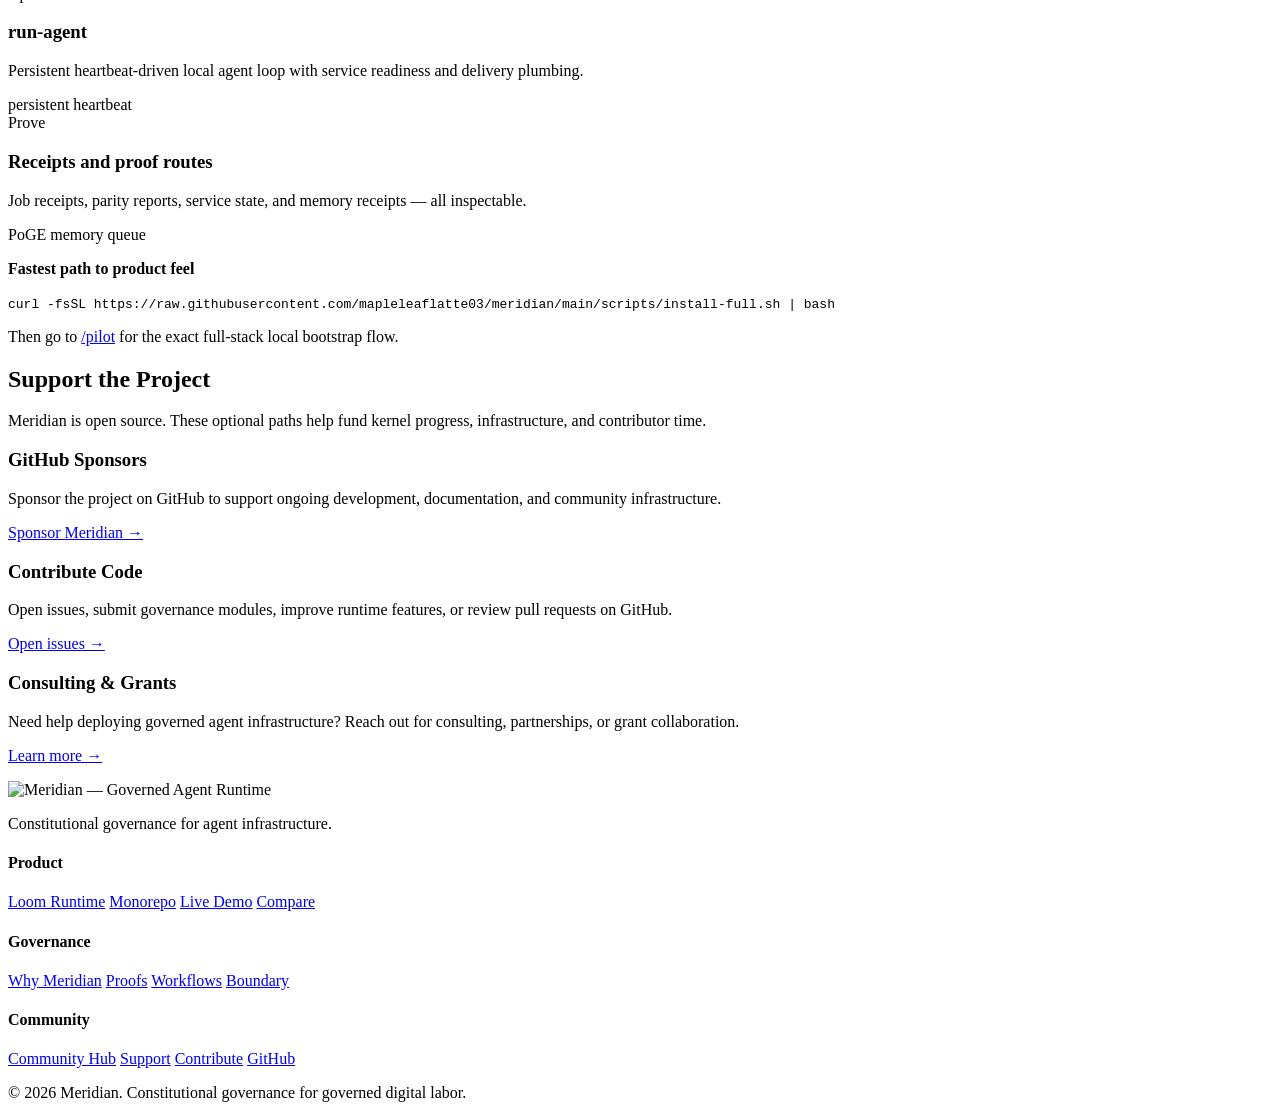
==== commit a7ce15cd: "feat(vision): align open-research copy and sanitize status payload wording" ====
--- a/company/www/index.html
+++ b/company/www/index.html
@@ -3,15 +3,15 @@
 <head>
 <meta charset="utf-8">
 <meta name="viewport" content="width=device-width, initial-scale=1">
-<title>Meridian — Governed Agent Runtime</title>
-<meta name="description" content="Meridian delivers open-source governed agent infrastructure with PoGE, Court rules, Treasury discipline, and verifiable proof — all locally sovereign.">
+<title>Meridian — Open Research Platform for Governed Local AI Agents</title>
+<meta name="description" content="Meridian is an open research platform for governed local AI agents: PoGE proof, Court rules, Treasury discipline, and sovereign runtime execution.">
 
 <link rel="icon" type="image/svg+xml" href="/assets/meridian_mark_flat.svg">
 <link rel="alternate icon" type="image/png" href="/assets/logo_favicon_64.png">
 <link rel="apple-touch-icon" sizes="192x192" href="/assets/logo_avatar_192.png">
 
-<meta property="og:title" content="Meridian — Governed Agent Runtime">
-<meta property="og:description" content="Open-source governed agent infrastructure: charter, policy, Court rules, Treasury discipline, and verifiable proof.">
+<meta property="og:title" content="Meridian — Open Research Platform for Governed Local AI Agents">
+<meta property="og:description" content="Open research platform for governed local AI agents: charter, policy defaults, Court rules, Treasury discipline, and verifiable proof.">
 <meta property="og:type" content="website">
 <meta property="og:url" content="https://app.welliam.codes">
 <meta property="og:image" content="https://app.welliam.codes/assets/logo_banner_1200x630.jpg">
@@ -20,8 +20,8 @@
 <meta property="og:site_name" content="Meridian">
 
 <meta name="twitter:card" content="summary_large_image">
-<meta name="twitter:title" content="Meridian — Governed Agent Runtime">
-<meta name="twitter:description" content="Open-source governed agent infrastructure: charter, policy, Court rules, Treasury discipline, and verifiable proof.">
+<meta name="twitter:title" content="Meridian — Open Research Platform for Governed Local AI Agents">
+<meta name="twitter:description" content="Open research platform for governed local AI agents: charter, policy defaults, Court rules, Treasury discipline, and verifiable proof.">
 <meta name="twitter:image" content="https://app.welliam.codes/assets/logo_banner_1200x630.jpg">
 
 <script type="application/ld+json">
@@ -29,7 +29,7 @@
   "@context": "https://schema.org",
   "@type": "SoftwareApplication",
   "name": "Meridian",
-  "description": "Open-source governed agent runtime with constitutional governance.",
+  "description": "Open research platform for governed local AI agents with constitutional governance.",
   "url": "https://app.welliam.codes",
   "applicationCategory": "DeveloperApplication",
   "operatingSystem": "Linux, macOS, Web"
@@ -68,8 +68,8 @@
           <span class="badge-dot"></span>
           <span>Open-source · governance-first · community-driven</span>
         </div>
-        <h1>Open-source governed runtime for agent infrastructure.</h1>
-        <p class="tagline">Charter, policy defaults, Court rules, Treasury discipline, and verifiable proof — deployed locally, enforced constitutionally, open to every contributor.</p>
+        <h1>Open research platform for governed local AI agents.</h1>
+        <p class="tagline">Charter, policy defaults, Court rules, Treasury discipline, and verifiable proof — deployed locally, enforced constitutionally, and open to every contributor.</p>
         <div class="cta-group">
           <a class="cta cta-primary cta-glow" href="/loom#install">Get Started</a>
           <a class="cta cta-outline" href="https://github.com/mapleleaflatte03/meridian" target="_blank" rel="noopener">View on GitHub</a>
@@ -104,7 +104,7 @@
     <span>Verifiable proof</span>
     <span>Treasury-disciplined</span>
     <span>Court-enforced</span>
-    <span>Open source</span>
+    <span>Research-first</span>
   </div>
 
   <section class="how-it-works reveal">
@@ -203,7 +203,7 @@
       <article class="feature-card">
         <h3>GitHub Sponsors</h3>
         <p>Sponsor the project on GitHub to support ongoing development, documentation, and community infrastructure.</p>
-        <p><a href="https://github.com/mapleleaflatte03/meridian" target="_blank" rel="noopener">View on GitHub →</a></p>
+        <p><a href="https://github.com/sponsors/mapleleaflatte03" target="_blank" rel="noopener">Sponsor Meridian →</a></p>
       </article>
       <article class="feature-card">
         <h3>Contribute Code</h3>
